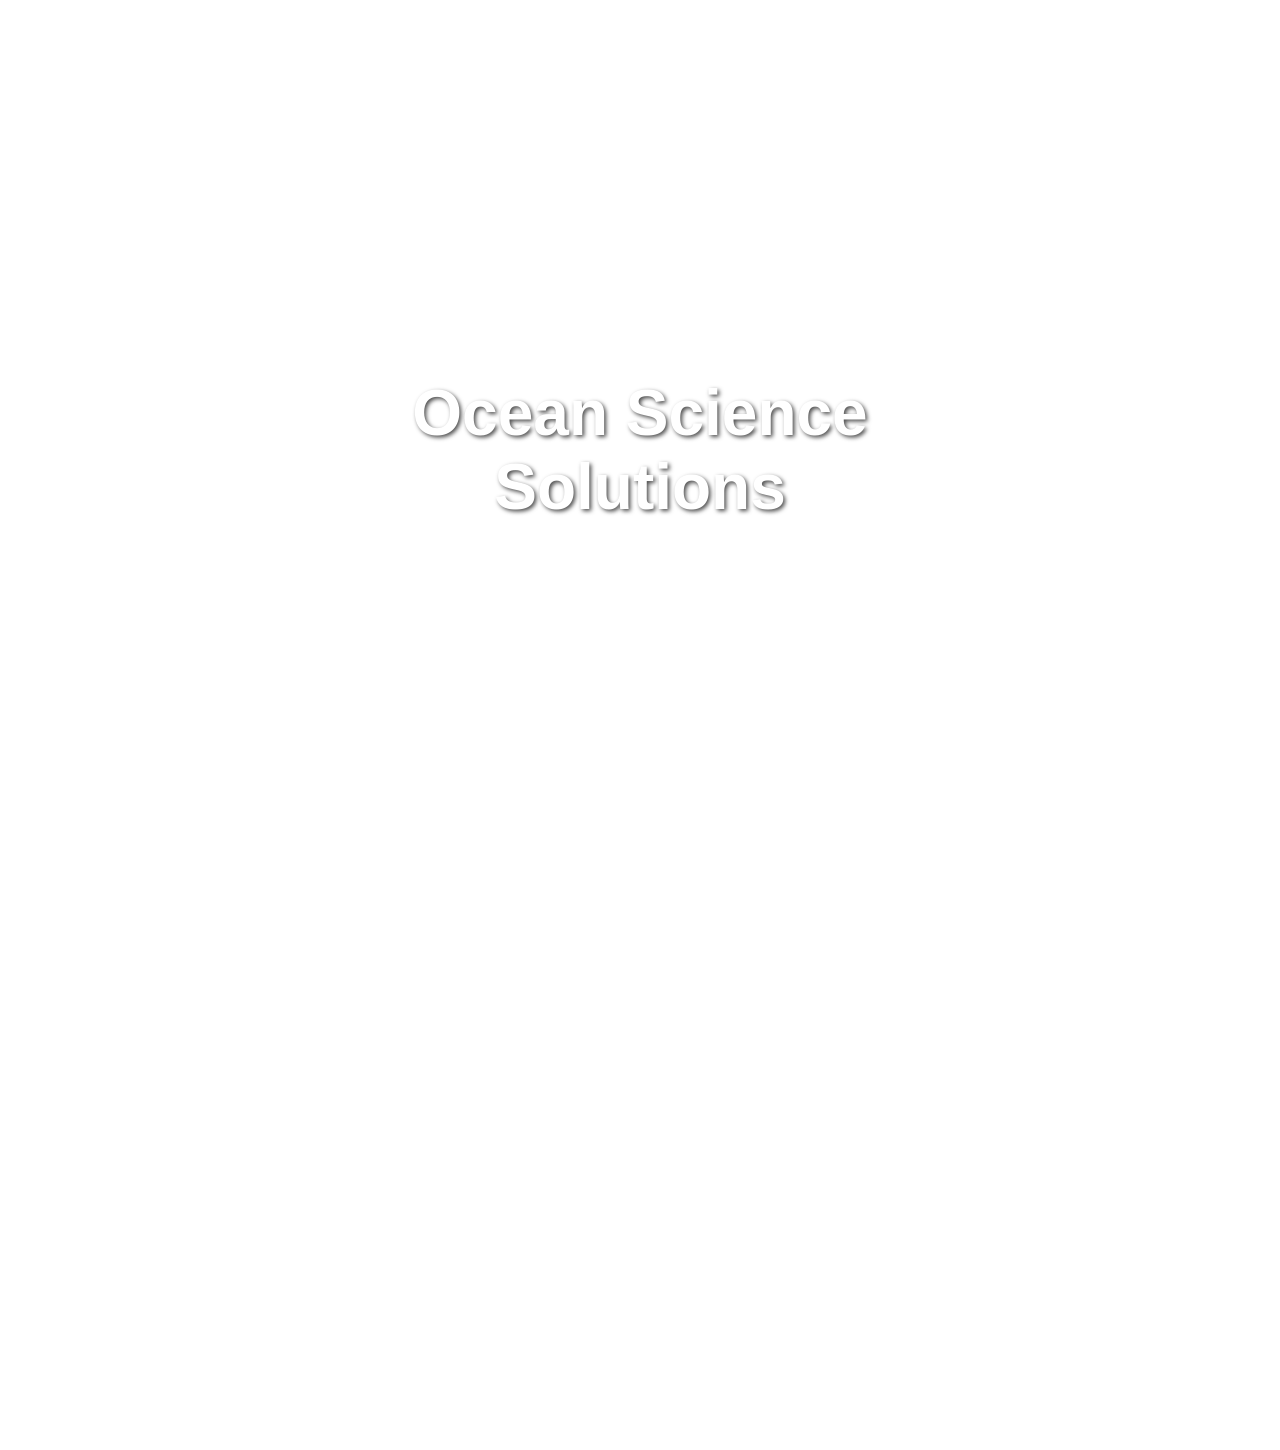
==== public/index.html @ 570aa050 "first commit-" ====
<!DOCTYPE html>
<html lang="en">
<head>
    <meta charset="UTF-8">
    <meta name="viewport" content="width=device-width, initial-scale=1.0">
    <title>Ocean Science Solutions</title>
    <link rel="stylesheet" href="assets/css/style.css">
</head>
<body>
    <!-- Video background container -->
    <div class="video-container">
        <video autoplay muted loop>
            <source src="assets/video/clip_1.mp4" type="video/mp4">
            Your browser does not support HTML5 video.
        </video>
    </div>

    <!-- Header Text Overlay -->
    <div class="overlay-text">
        <h1>Ocean Science Solutions</h1>
    </div>

    <!-- Content overlay on video -->
    <div class="content">
        <h1>Unlock the depths of your data</h1>
        <p>This is a single-page site with a parallax video background.</p>
        <p>Scroll down for more content.</p>
    </div>

    <!-- Additional content section to scroll over the video -->
    <div class="section">
        <h2>More Information</h2>
        <p>Here you can add additional information, services, or contact details.</p>
    </div>

</body>
</html>
---- public/assets/css/style.css ----
/* Reset body margins and paddings */
body, html {
    margin: 0;
    padding: 0;
    height: 100%;
    overflow-x: hidden;
    font-family: Arial, sans-serif;
}

/* Container to hold the video background */
.video-container {
    position: relative;
    height: 100vh;
    overflow: hidden;
    z-index: -1;
}

/* Styling the video for parallax effect */
.video-container video {
    position: absolute;
    top: 50%;
    left: 50%;
    min-width: 100%;
    min-height: 100%;
    width: auto;
    height: auto;
    transform: translate(-50%, -50%) scale(0.8); /* scale(1) shows full video */
    object-fit: contain; /* Avoids cropping */
    z-index: -1;
    opacity: 0.75; /* Optional, for a darker effect */
}


/* Content overlay */
.content {
    position: relative;
    z-index: 1;
    padding: 50px;
    color: #fff;
    text-align: center;
    background: rgba(0, 0, 0, 0.5);
}

/* Scrollable section with content */
.section {
    padding: 100px 20px;
    text-align: center;
    background-color: #f4f4f4;
    color: #333;
}

/* Fixed, centered overlay text */
.overlay-text {
    position: fixed;
    top: 50%;
    left: 50%;
    transform: translate(-50%, -50%);
    color: white;
    text-align: center;
    z-index: 1;
}

/* Header text style */
.overlay-text h1 {
    font-size: 4rem; /* Adjust for desired size */
    font-weight: bold;
    text-shadow: 2px 2px 4px rgba(0, 0, 0, 0.7);
    margin: 0;
}
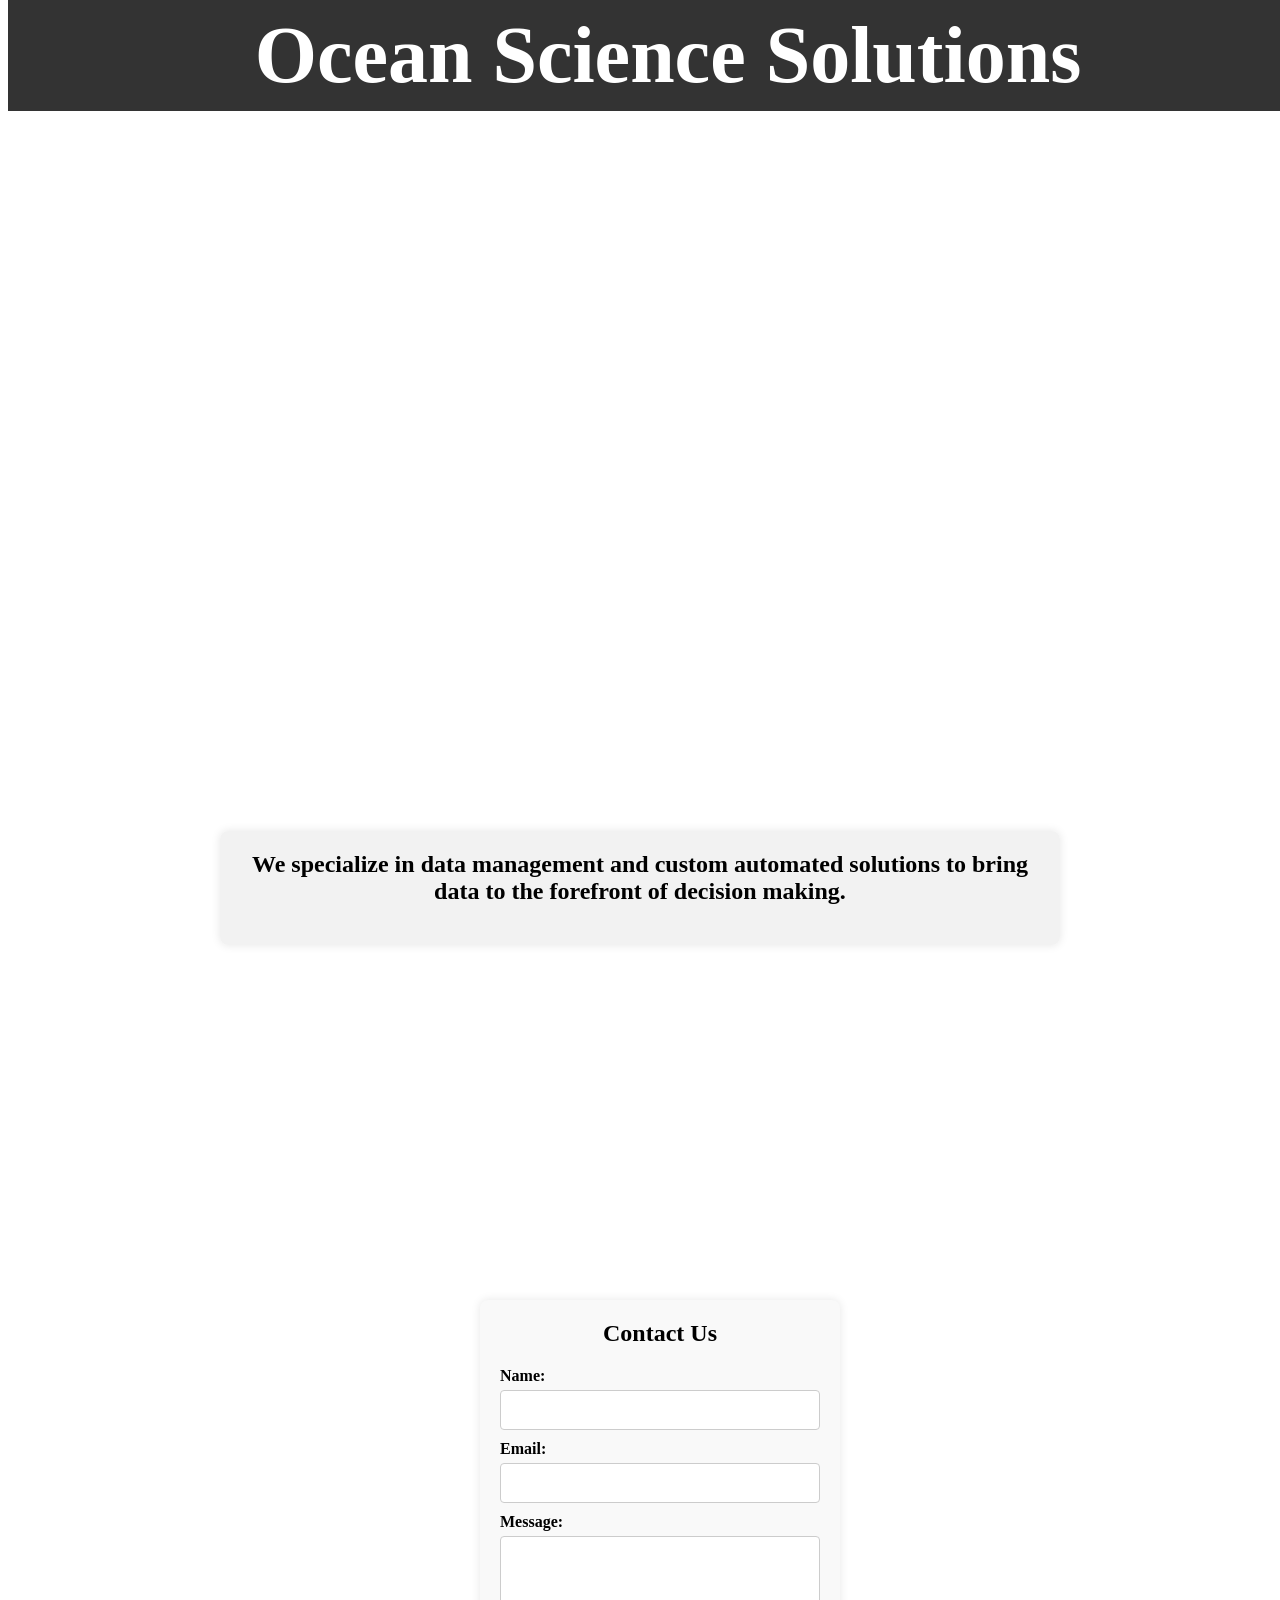
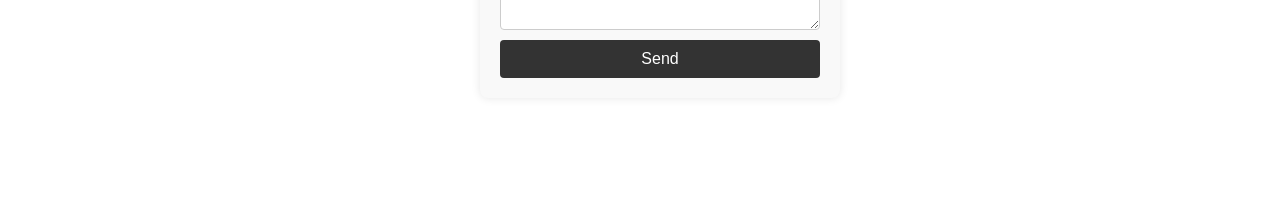
==== commit d0b6e822: "first commit" ====
--- a/public/index.html
+++ b/public/index.html
@@ -5,33 +5,62 @@
     <meta name="viewport" content="width=device-width, initial-scale=1.0">
     <title>Ocean Science Solutions</title>
     <link rel="stylesheet" href="assets/css/style.css">
+    <link rel="icon" href="assets/src/logo.png" type="image/png">
 </head>
 <body>
-    <!-- Video background container -->
+    <div class="top-bar">
+        <div class="company-name">Ocean Science Solutions</div>
+    </div>
+    
     <div class="video-container">
         <video autoplay muted loop>
-            <source src="assets/video/clip_1.mp4" type="video/mp4">
+            <source src="assets/video/clip.mp4" type="video/mp4">
             Your browser does not support HTML5 video.
         </video>
     </div>
 
-    <!-- Header Text Overlay -->
-    <div class="overlay-text">
-        <h1>Ocean Science Solutions</h1>
+    <div class="content">
+        <h1>Unlock the depths of your data</h1>
     </div>
 
-    <!-- Content overlay on video -->
-    <div class="content">
-        <h1>Unlock the depths of your data</h1>
-        <p>This is a single-page site with a parallax video background.</p>
-        <p>Scroll down for more content.</p>
+    <div class="section">
+        <h2>We specialize in data management and custom automated solutions to bring data to the forefront of decision making.</h2>
     </div>
+    
+    <div class="parallax">
+        <div class="email-box">
+            <h2>Contact Us</h2>
+            <form id="contact-form" action="https://formsubmit.co/info@oceanscientific.net" method="POST">
+                <label for="name">Name:</label>
+                <input type="text" id="name" name="name" required>
+                
+                <label for="email">Email:</label>
+                <input type="email" id="email" name="email" required>
+                
+                <label for="message">Message:</label>
+                <textarea id="message" name="message" rows="4" required></textarea>
+                
+                <button type="submit">Send</button>
+                
+            </form>
+        </div>
+    </div>
+    <script>
+        window.onload = function() {
+            // Get the form element
+            const form = document.getElementById("contact-form");
 
-    <!-- Additional content section to scroll over the video -->
-    <div class="section">
-        <h2>More Information</h2>
-        <p>Here you can add additional information, services, or contact details.</p>
-    </div>
-
+            form.addEventListener("submit", function(event) {
+                // Show a success alert before form is actually submitted
+                event.preventDefault();  // Prevent form from submitting immediately
+    
+                // Trigger success alert
+                alert("Thank you for your message! We will respond shortly.");
+    
+                // Now, submit the form after the alert
+                form.submit();  // Continue submitting the form to FormSubmit
+            });
+        };
+    </script>
 </body>
-</html>
+</html>
--- a/public/assets/css/style.css
+++ b/public/assets/css/style.css
@@ -1,69 +1,154 @@
-/* Reset body margins and paddings */
-body, html {
-    margin: 0;
-    padding: 0;
-    height: 100%;
-    overflow-x: hidden;
-    font-family: Arial, sans-serif;
+.company-name {
+    color: white;
+    font-size: 5em; /* Adjust font size as needed */
+    font-weight: bold;
+}
+/* Video container */
+.video-container {
+    position: relative;
+    width: 100%;
+    height: 100vh; /* Full viewport height */
+    overflow: hidden;
 }
 
-/* Container to hold the video background */
-.video-container {
-    position: relative;
-    height: 100vh;
-    overflow: hidden;
-    z-index: -1;
+.video-container video {
+    width: 100%;
+    height: 100%;
+    object-fit: cover; /* Ensure the video covers the entire container */
 }
 
-/* Styling the video for parallax effect */
-.video-container video {
+/* Content overlay on video */
+.content {
+    text-align: center; /* Center the text horizontally */
+    padding: 20px;
     position: absolute;
-    top: 50%;
+    top: 30%; /* Adjust this value to move the content up or down */
     left: 50%;
-    min-width: 100%;
-    min-height: 100%;
-    width: auto;
-    height: auto;
-    transform: translate(-50%, -50%) scale(0.8); /* scale(1) shows full video */
-    object-fit: contain; /* Avoids cropping */
-    z-index: -1;
-    opacity: 0.75; /* Optional, for a darker effect */
+    margin-top: 17em;
+    transform: translate(-50%, -50%); /* Center the content horizontally and vertically */
+    color: white;
+    width: 100%; /* Ensure the content spans the full width */
 }
 
-
-/* Content overlay */
-.content {
-    position: relative;
-    z-index: 1;
-    padding: 50px;
-    color: #fff;
-    text-align: center;
-    background: rgba(0, 0, 0, 0.5);
+.content h1 {
+    font-size: 4rem; /* Increase font size */
+    margin: 0;
 }
 
-/* Scrollable section with content */
-.section {
-    padding: 100px 20px;
-    text-align: center;
-    background-color: #f4f4f4;
-    color: #333;
+.content p {
+    font-size: 1.5rem; /* Adjust font size as needed */
 }
 
-/* Fixed, centered overlay text */
-.overlay-text {
-    position: fixed;
-    top: 50%;
+/* Additional content section */
+.section {
+    padding: 20px;
+    background-color: rgba(241, 241, 241, 0.9); /* Semi-transparent background */
+    border-radius: 8px;
+    box-shadow: 0 0 10px rgba(0, 0, 0, 0.1);
+    position: absolute; /* Position the section absolutely within the video container */
+    bottom: -5%;
     left: 50%;
-    transform: translate(-50%, -50%);
-    color: white;
-    text-align: center;
-    z-index: 1;
+    transform: translate(-50%, 0); /* Center the section horizontally */
+    z-index: 2; /* Ensure the section is above the video */
+    width: 80%; /* Adjust width as needed */
+    max-width: 800px; /* Set a maximum width */
+    text-align: center; /* Center the text horizontally */
 }
 
-/* Header text style */
-.overlay-text h1 {
-    font-size: 4rem; /* Adjust for desired size */
+.section h2 {
+    margin-top: 0;
+}
+
+/* Parallax background */
+.parallax {
+    background-image: url('/assets/images/trawler.jpg'); /* Replace with the path to your image */
+    height: 500px; /* Adjust height as needed */
+    background-attachment: fixed;
+    background-size: cover;
+    background-position: center;
+    min-height: 100vh;
+    position: relative; /* Ensure the email box is positioned relative to this */
+}
+
+/* Email box */
+.email-box {
+    padding: 20px;
+    background-color: #f9f9f9;
+    margin: 20px;
+    border-radius: 8px;
+    box-shadow: 0 0 10px rgba(0, 0, 0, 0.1);
+    position: absolute; /* Position the email box absolutely within the parallax */
+    bottom: 10%; /* Position the email box at the bottom of the parallax */
+    left: 50%;
+    max-width: 34em;
+    min-width: 20em;
+    transform: translate(-50%, 0); /* Center the email box horizontally */
+    z-index: 3; /* Ensure it sits on top of the background image */
+}
+
+.email-box h2 {
+    margin-top: 0;
+    margin-bottom: 20px;
+    font-size: 1.5rem;
+    text-align: center;
+}
+
+.email-box form {
+    display: flex;
+    flex-direction: column;
+}
+
+.email-box label {
+    margin-bottom: 5px;
     font-weight: bold;
-    text-shadow: 2px 2px 4px rgba(0, 0, 0, 0.7);
-    margin: 0;
-}+}
+
+.email-box input,
+.email-box textarea {
+    margin-bottom: 10px;
+    padding: 10px;
+    border: 1px solid #ccc;
+    border-radius: 4px;
+    font-size: 1rem;
+}
+
+.email-box button {
+    padding: 10px;
+    background-color: #333;
+    color: white;
+    border: none;
+    border-radius: 4px;
+    cursor: pointer;
+    font-size: 1rem;
+}
+
+.email-box button:hover {
+    background-color: #555;
+}
+
+/* Top bar */
+.top-bar {
+    position: fixed;
+    top: 0;
+    width: 100%;
+    background-color: #333;
+    color: white;
+    padding: 10px 20px;
+    z-index: 4; /* Ensure the top bar is above other elements */
+    text-align: center;
+}
+
+/* Media query for smaller screens */
+@media (max-width: 768px) {
+    .company-name {
+        font-size: 3em; /* Adjust font size for smaller screens */
+    }
+
+    .content h1 {
+        font-size: 2.5rem; /* Adjust font size for smaller screens */
+    }
+
+    .content p {
+        font-size: 1.2rem; /* Adjust font size for smaller screens */
+    }
+}
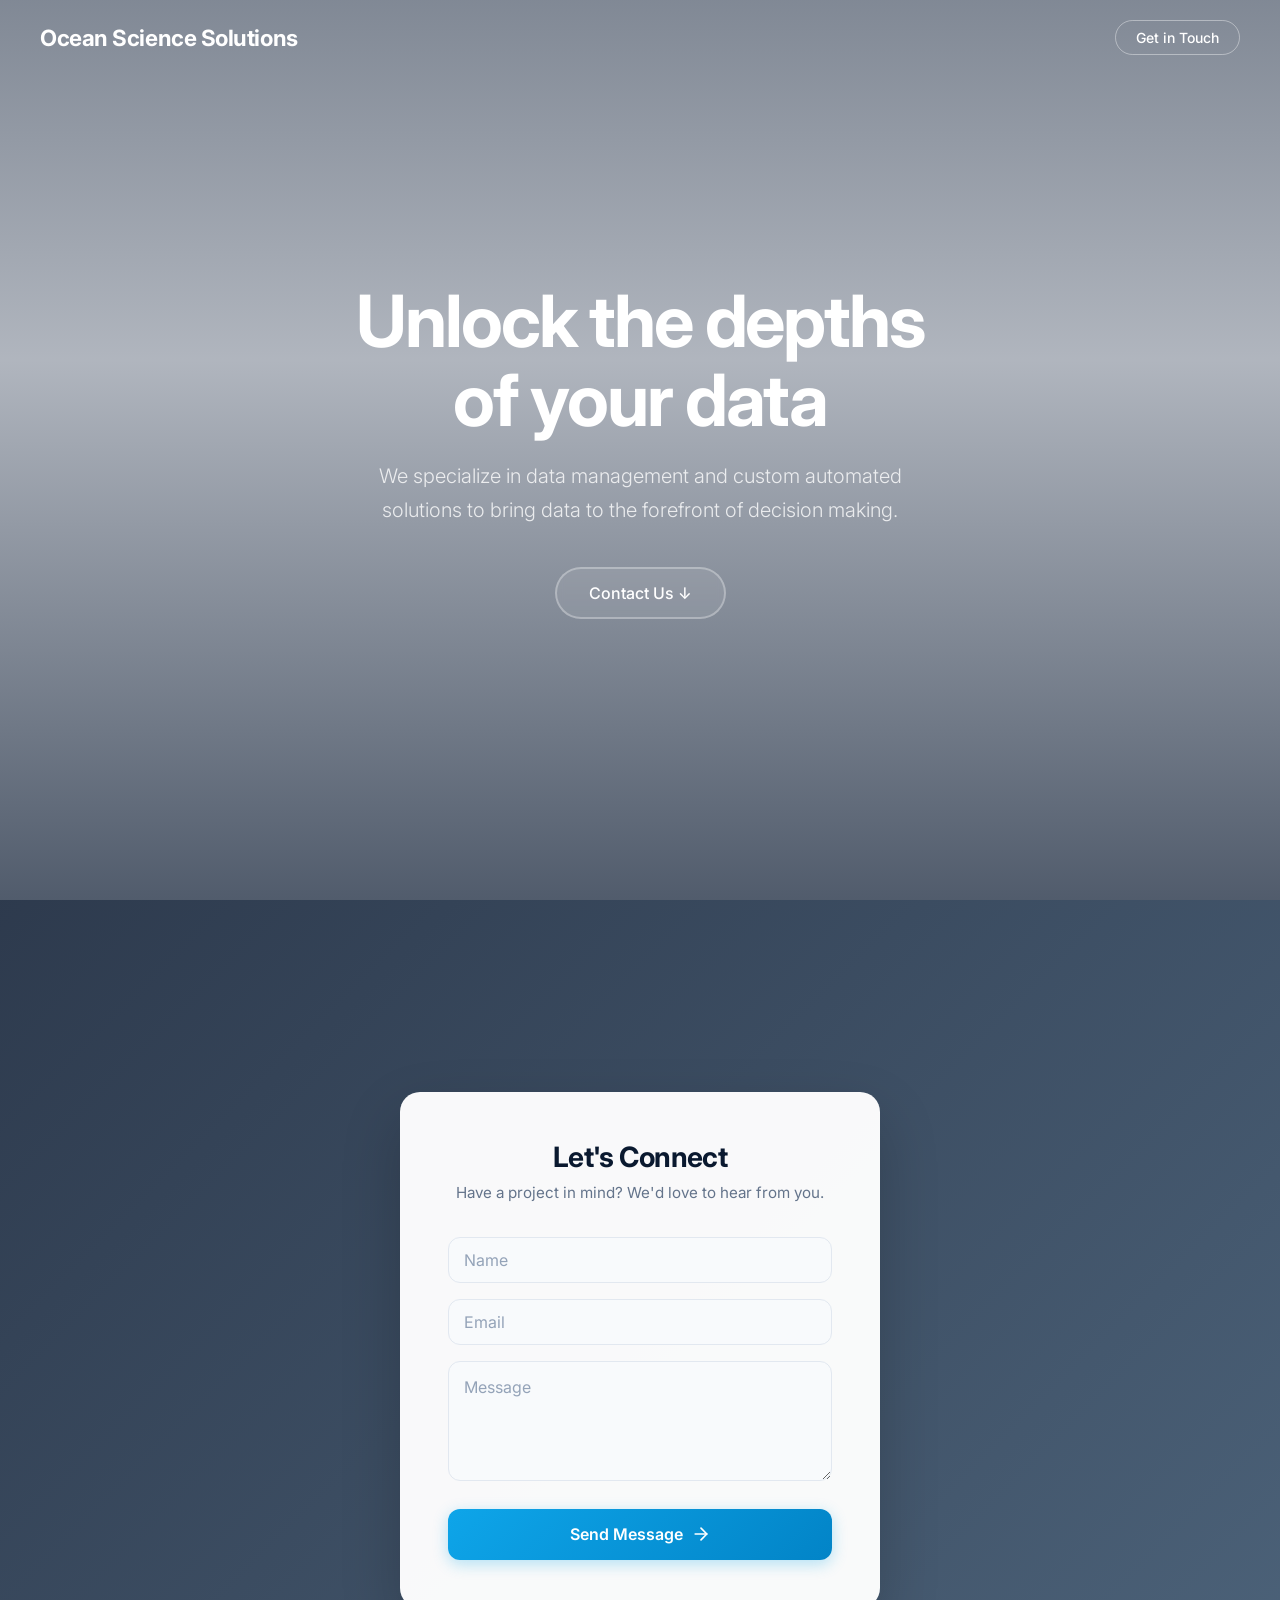
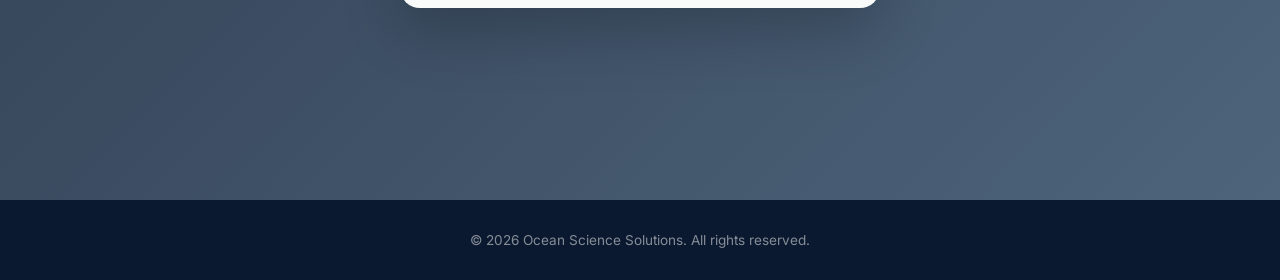
==== commit 2f2d6945: "modernize" ====
--- a/public/index.html
+++ b/public/index.html
@@ -6,61 +6,102 @@
     <title>Ocean Science Solutions</title>
     <link rel="stylesheet" href="assets/css/style.css">
     <link rel="icon" href="assets/src/logo.png" type="image/png">
+    <link rel="preconnect" href="https://fonts.googleapis.com">
+    <link rel="preconnect" href="https://fonts.gstatic.com" crossorigin>
+    <link href="https://fonts.googleapis.com/css2?family=Inter:wght@300;400;500;600;700&display=swap" rel="stylesheet">
 </head>
 <body>
-    <div class="top-bar">
-        <div class="company-name">Ocean Science Solutions</div>
-    </div>
-    
-    <div class="video-container">
-        <video autoplay muted loop>
-            <source src="assets/video/clip.mp4" type="video/mp4">
-            Your browser does not support HTML5 video.
-        </video>
-    </div>
+    <nav class="top-bar">
+        <div class="nav-inner">
+            <div class="company-name">Ocean Science Solutions</div>
+            <a href="#contact" class="nav-cta">Get in Touch</a>
+        </div>
+    </nav>
 
-    <div class="content">
-        <h1>Unlock the depths of your data</h1>
-    </div>
+    <section class="hero">
+        <div class="video-container">
+            <video autoplay muted loop playsinline>
+                <source src="assets/video/clip_compressed.mp4" type="video/mp4">
+                Your browser does not support HTML5 video.
+            </video>
+            <div class="video-overlay"></div>
+        </div>
 
-    <div class="section">
-        <h2>We specialize in data management and custom automated solutions to bring data to the forefront of decision making.</h2>
-    </div>
-    
-    <div class="parallax">
+        <div class="hero-content">
+            <h1 class="fade-up">Unlock the depths<br>of your data</h1>
+            <p class="fade-up delay-1">We specialize in data management and custom automated solutions to bring data to the forefront of decision making.</p>
+            <a href="#contact" class="hero-btn fade-up delay-2">Contact Us &darr;</a>
+        </div>
+    </section>
+
+    <section id="contact" class="parallax">
+        <div class="parallax-overlay"></div>
         <div class="email-box">
-            <h2>Contact Us</h2>
+            <h2>Let's Connect</h2>
+            <p class="form-subtitle">Have a project in mind? We'd love to hear from you.</p>
             <form id="contact-form" action="https://formsubmit.co/info@oceanscientific.net" method="POST">
-                <label for="name">Name:</label>
-                <input type="text" id="name" name="name" required>
-                
-                <label for="email">Email:</label>
-                <input type="email" id="email" name="email" required>
-                
-                <label for="message">Message:</label>
-                <textarea id="message" name="message" rows="4" required></textarea>
-                
-                <button type="submit">Send</button>
-                
+                <div class="form-group">
+                    <input type="text" id="name" name="name" placeholder=" " required>
+                    <label for="name">Name</label>
+                </div>
+
+                <div class="form-group">
+                    <input type="email" id="email" name="email" placeholder=" " required>
+                    <label for="email">Email</label>
+                </div>
+
+                <div class="form-group">
+                    <textarea id="message" name="message" rows="4" placeholder=" " required></textarea>
+                    <label for="message">Message</label>
+                </div>
+
+                <button type="submit">
+                    <span>Send Message</span>
+                    <svg width="20" height="20" viewBox="0 0 24 24" fill="none" stroke="currentColor" stroke-width="2" stroke-linecap="round" stroke-linejoin="round"><line x1="5" y1="12" x2="19" y2="12"/><polyline points="12 5 19 12 12 19"/></svg>
+                </button>
             </form>
         </div>
-    </div>
+    </section>
+
+    <footer class="site-footer">
+        <p>&copy; 2026 Ocean Science Solutions. All rights reserved.</p>
+    </footer>
+
     <script>
+        // Navbar background on scroll
+        const nav = document.querySelector('.top-bar');
+        window.addEventListener('scroll', () => {
+            nav.classList.toggle('scrolled', window.scrollY > 50);
+        });
+
+        // Fade-up animation on scroll
+        const observer = new IntersectionObserver((entries) => {
+            entries.forEach(entry => {
+                if (entry.isIntersecting) {
+                    entry.target.classList.add('visible');
+                }
+            });
+        }, { threshold: 0.1 });
+
+        document.querySelectorAll('.fade-up').forEach(el => observer.observe(el));
+
+        // Contact form
         window.onload = function() {
-            // Get the form element
             const form = document.getElementById("contact-form");
-
             form.addEventListener("submit", function(event) {
-                // Show a success alert before form is actually submitted
-                event.preventDefault();  // Prevent form from submitting immediately
-    
-                // Trigger success alert
+                event.preventDefault();
                 alert("Thank you for your message! We will respond shortly.");
-    
-                // Now, submit the form after the alert
-                form.submit();  // Continue submitting the form to FormSubmit
+                form.submit();
             });
         };
+
+        // Smooth scroll for anchor links
+        document.querySelectorAll('a[href^="#"]').forEach(anchor => {
+            anchor.addEventListener('click', function(e) {
+                e.preventDefault();
+                document.querySelector(this.getAttribute('href')).scrollIntoView({ behavior: 'smooth' });
+            });
+        });
     </script>
 </body>
 </html>
--- a/public/assets/css/style.css
+++ b/public/assets/css/style.css
@@ -1,154 +1,369 @@
+/* ========== Reset & Base ========== */
+*, *::before, *::after {
+    margin: 0;
+    padding: 0;
+    box-sizing: border-box;
+}
+
+html {
+    scroll-behavior: smooth;
+}
+
+body {
+    font-family: 'Inter', -apple-system, BlinkMacSystemFont, 'Segoe UI', sans-serif;
+    color: #1a1a2e;
+    background: #f8f9fc;
+    -webkit-font-smoothing: antialiased;
+}
+
+/* ========== Top Bar / Nav ========== */
+.top-bar {
+    position: fixed;
+    top: 0;
+    left: 0;
+    width: 100%;
+    z-index: 100;
+    padding: 1.25rem 2rem;
+    transition: background 0.4s ease, padding 0.3s ease, box-shadow 0.3s ease;
+}
+
+.top-bar.scrolled {
+    background: rgba(10, 25, 47, 0.92);
+    backdrop-filter: blur(12px);
+    -webkit-backdrop-filter: blur(12px);
+    padding: 0.75rem 2rem;
+    box-shadow: 0 4px 30px rgba(0, 0, 0, 0.15);
+}
+
+.nav-inner {
+    max-width: 1200px;
+    margin: 0 auto;
+    display: flex;
+    justify-content: space-between;
+    align-items: center;
+}
+
 .company-name {
     color: white;
-    font-size: 5em; /* Adjust font size as needed */
-    font-weight: bold;
-}
-/* Video container */
+    font-size: 1.4rem;
+    font-weight: 700;
+    letter-spacing: -0.02em;
+}
+
+.nav-cta {
+    color: white;
+    text-decoration: none;
+    font-size: 0.875rem;
+    font-weight: 500;
+    padding: 0.5rem 1.25rem;
+    border: 1.5px solid rgba(255, 255, 255, 0.4);
+    border-radius: 100px;
+    transition: all 0.3s ease;
+}
+
+.nav-cta:hover {
+    background: white;
+    color: #0a192f;
+    border-color: white;
+}
+
+/* ========== Hero Section ========== */
+.hero {
+    position: relative;
+    width: 100%;
+    height: 100vh;
+    min-height: 600px;
+    display: flex;
+    align-items: center;
+    justify-content: center;
+    overflow: hidden;
+}
+
 .video-container {
-    position: relative;
-    width: 100%;
-    height: 100vh; /* Full viewport height */
-    overflow: hidden;
+    position: absolute;
+    inset: 0;
+    z-index: 0;
 }
 
 .video-container video {
     width: 100%;
     height: 100%;
-    object-fit: cover; /* Ensure the video covers the entire container */
-}
-
-/* Content overlay on video */
-.content {
-    text-align: center; /* Center the text horizontally */
-    padding: 20px;
+    object-fit: cover;
+}
+
+.video-overlay {
     position: absolute;
-    top: 30%; /* Adjust this value to move the content up or down */
-    left: 50%;
-    margin-top: 17em;
-    transform: translate(-50%, -50%); /* Center the content horizontally and vertically */
-    color: white;
-    width: 100%; /* Ensure the content spans the full width */
-}
-
-.content h1 {
-    font-size: 4rem; /* Increase font size */
-    margin: 0;
-}
-
-.content p {
-    font-size: 1.5rem; /* Adjust font size as needed */
-}
-
-/* Additional content section */
-.section {
-    padding: 20px;
-    background-color: rgba(241, 241, 241, 0.9); /* Semi-transparent background */
-    border-radius: 8px;
-    box-shadow: 0 0 10px rgba(0, 0, 0, 0.1);
-    position: absolute; /* Position the section absolutely within the video container */
-    bottom: -5%;
-    left: 50%;
-    transform: translate(-50%, 0); /* Center the section horizontally */
-    z-index: 2; /* Ensure the section is above the video */
-    width: 80%; /* Adjust width as needed */
-    max-width: 800px; /* Set a maximum width */
-    text-align: center; /* Center the text horizontally */
-}
-
-.section h2 {
-    margin-top: 0;
-}
-
-/* Parallax background */
+    inset: 0;
+    background: linear-gradient(
+        180deg,
+        rgba(10, 25, 47, 0.5) 0%,
+        rgba(10, 25, 47, 0.3) 40%,
+        rgba(10, 25, 47, 0.7) 100%
+    );
+}
+
+.hero-content {
+    position: relative;
+    z-index: 2;
+    text-align: center;
+    max-width: 800px;
+    padding: 0 2rem;
+}
+
+.hero-content h1 {
+    font-size: clamp(2.5rem, 6vw, 4.5rem);
+    font-weight: 700;
+    color: white;
+    line-height: 1.1;
+    letter-spacing: -0.03em;
+    margin-bottom: 1.25rem;
+}
+
+.hero-content p {
+    font-size: clamp(1rem, 2vw, 1.25rem);
+    color: rgba(255, 255, 255, 0.8);
+    line-height: 1.7;
+    max-width: 600px;
+    margin: 0 auto 2.5rem;
+    font-weight: 300;
+}
+
+.hero-btn {
+    display: inline-flex;
+    align-items: center;
+    gap: 0.5rem;
+    color: white;
+    text-decoration: none;
+    font-weight: 500;
+    font-size: 1rem;
+    padding: 0.875rem 2rem;
+    border: 2px solid rgba(255, 255, 255, 0.3);
+    border-radius: 100px;
+    transition: all 0.3s ease;
+    backdrop-filter: blur(4px);
+    background: rgba(255, 255, 255, 0.08);
+}
+
+.hero-btn:hover {
+    background: white;
+    color: #0a192f;
+    border-color: white;
+    transform: translateY(-2px);
+    box-shadow: 0 8px 30px rgba(0, 0, 0, 0.2);
+}
+
+/* ========== Fade-Up Animation ========== */
+.fade-up {
+    opacity: 0;
+    transform: translateY(30px);
+    transition: opacity 0.8s ease, transform 0.8s ease;
+}
+
+.fade-up.visible {
+    opacity: 1;
+    transform: translateY(0);
+}
+
+.fade-up.delay-1 { transition-delay: 0.15s; }
+.fade-up.delay-2 { transition-delay: 0.3s; }
+
+/* ========== Parallax / Contact Section ========== */
 .parallax {
-    background-image: url('/assets/images/trawler.jpg'); /* Replace with the path to your image */
-    height: 500px; /* Adjust height as needed */
+    position: relative;
+    min-height: 100vh;
+    display: flex;
+    align-items: center;
+    justify-content: center;
+    padding: 6rem 2rem;
+    background-image: url('../images/trawler_compressed.jpg');
     background-attachment: fixed;
     background-size: cover;
     background-position: center;
-    min-height: 100vh;
-    position: relative; /* Ensure the email box is positioned relative to this */
-}
-
-/* Email box */
+}
+
+.parallax-overlay {
+    position: absolute;
+    inset: 0;
+    background: linear-gradient(
+        135deg,
+        rgba(10, 25, 47, 0.85) 0%,
+        rgba(20, 50, 80, 0.75) 100%
+    );
+}
+
+/* ========== Contact Form ========== */
 .email-box {
-    padding: 20px;
-    background-color: #f9f9f9;
-    margin: 20px;
-    border-radius: 8px;
-    box-shadow: 0 0 10px rgba(0, 0, 0, 0.1);
-    position: absolute; /* Position the email box absolutely within the parallax */
-    bottom: 10%; /* Position the email box at the bottom of the parallax */
-    left: 50%;
-    max-width: 34em;
-    min-width: 20em;
-    transform: translate(-50%, 0); /* Center the email box horizontally */
-    z-index: 3; /* Ensure it sits on top of the background image */
+    position: relative;
+    z-index: 3;
+    width: 100%;
+    max-width: 480px;
+    padding: 3rem;
+    background: rgba(255, 255, 255, 0.97);
+    border-radius: 20px;
+    box-shadow: 0 25px 60px rgba(0, 0, 0, 0.2);
 }
 
 .email-box h2 {
-    margin-top: 0;
-    margin-bottom: 20px;
-    font-size: 1.5rem;
+    font-size: 1.75rem;
+    font-weight: 700;
     text-align: center;
+    margin-bottom: 0.5rem;
+    color: #0a192f;
+    letter-spacing: -0.02em;
+}
+
+.form-subtitle {
+    text-align: center;
+    color: #64748b;
+    font-size: 0.95rem;
+    margin-bottom: 2rem;
+    line-height: 1.5;
 }
 
 .email-box form {
     display: flex;
     flex-direction: column;
-}
-
-.email-box label {
-    margin-bottom: 5px;
-    font-weight: bold;
-}
-
-.email-box input,
-.email-box textarea {
-    margin-bottom: 10px;
-    padding: 10px;
-    border: 1px solid #ccc;
-    border-radius: 4px;
+    gap: 0.25rem;
+}
+
+/* Floating label form groups */
+.form-group {
+    position: relative;
+    margin-bottom: 0.75rem;
+}
+
+.form-group input,
+.form-group textarea {
+    width: 100%;
+    padding: 1rem 1rem 0.5rem;
+    border: 1.5px solid #e2e8f0;
+    border-radius: 12px;
     font-size: 1rem;
+    font-family: inherit;
+    background: #f8fafc;
+    color: #1a1a2e;
+    transition: border-color 0.3s ease, box-shadow 0.3s ease, background 0.3s ease;
+    outline: none;
+}
+
+.form-group textarea {
+    resize: vertical;
+    min-height: 120px;
+}
+
+.form-group input:focus,
+.form-group textarea:focus {
+    border-color: #0ea5e9;
+    box-shadow: 0 0 0 3px rgba(14, 165, 233, 0.1);
+    background: white;
+}
+
+.form-group label {
+    position: absolute;
+    left: 1rem;
+    top: 50%;
+    transform: translateY(-50%);
+    font-size: 1rem;
+    color: #94a3b8;
+    pointer-events: none;
+    transition: all 0.2s ease;
+}
+
+.form-group textarea ~ label {
+    top: 1rem;
+    transform: none;
+}
+
+.form-group input:focus ~ label,
+.form-group input:not(:placeholder-shown) ~ label,
+.form-group textarea:focus ~ label,
+.form-group textarea:not(:placeholder-shown) ~ label {
+    top: 0.35rem;
+    transform: none;
+    font-size: 0.75rem;
+    color: #0ea5e9;
+    font-weight: 500;
 }
 
 .email-box button {
-    padding: 10px;
-    background-color: #333;
+    display: inline-flex;
+    align-items: center;
+    justify-content: center;
+    gap: 0.5rem;
+    width: 100%;
+    padding: 0.95rem;
+    margin-top: 0.5rem;
+    background: linear-gradient(135deg, #0ea5e9, #0284c7);
     color: white;
     border: none;
-    border-radius: 4px;
+    border-radius: 12px;
     cursor: pointer;
     font-size: 1rem;
+    font-weight: 600;
+    font-family: inherit;
+    transition: all 0.3s ease;
+    box-shadow: 0 4px 15px rgba(14, 165, 233, 0.3);
 }
 
 .email-box button:hover {
-    background-color: #555;
-}
-
-/* Top bar */
-.top-bar {
-    position: fixed;
-    top: 0;
-    width: 100%;
-    background-color: #333;
-    color: white;
-    padding: 10px 20px;
-    z-index: 4; /* Ensure the top bar is above other elements */
+    background: linear-gradient(135deg, #0284c7, #0369a1);
+    transform: translateY(-2px);
+    box-shadow: 0 8px 25px rgba(14, 165, 233, 0.4);
+}
+
+.email-box button:active {
+    transform: translateY(0);
+}
+
+/* ========== Footer ========== */
+.site-footer {
     text-align: center;
-}
-
-/* Media query for smaller screens */
+    padding: 2rem;
+    background: #0a192f;
+    color: rgba(255, 255, 255, 0.5);
+    font-size: 0.85rem;
+}
+
+/* ========== Responsive ========== */
 @media (max-width: 768px) {
     .company-name {
-        font-size: 3em; /* Adjust font size for smaller screens */
-    }
-
-    .content h1 {
-        font-size: 2.5rem; /* Adjust font size for smaller screens */
-    }
-
-    .content p {
-        font-size: 1.2rem; /* Adjust font size for smaller screens */
-    }
-}
+        font-size: 1.1rem;
+    }
+
+    .hero-content h1 {
+        font-size: 2.25rem;
+    }
+
+    .hero-content p {
+        font-size: 1rem;
+    }
+
+    .email-box {
+        padding: 2rem 1.5rem;
+        border-radius: 16px;
+    }
+
+    .parallax {
+        background-attachment: scroll;
+        padding: 4rem 1rem;
+    }
+
+    .nav-cta {
+        padding: 0.4rem 1rem;
+        font-size: 0.8rem;
+    }
+}
+
+@media (max-width: 480px) {
+    .top-bar {
+        padding: 1rem;
+    }
+
+    .hero-content h1 {
+        font-size: 1.85rem;
+    }
+
+    .email-box {
+        padding: 1.75rem 1.25rem;
+    }
+}
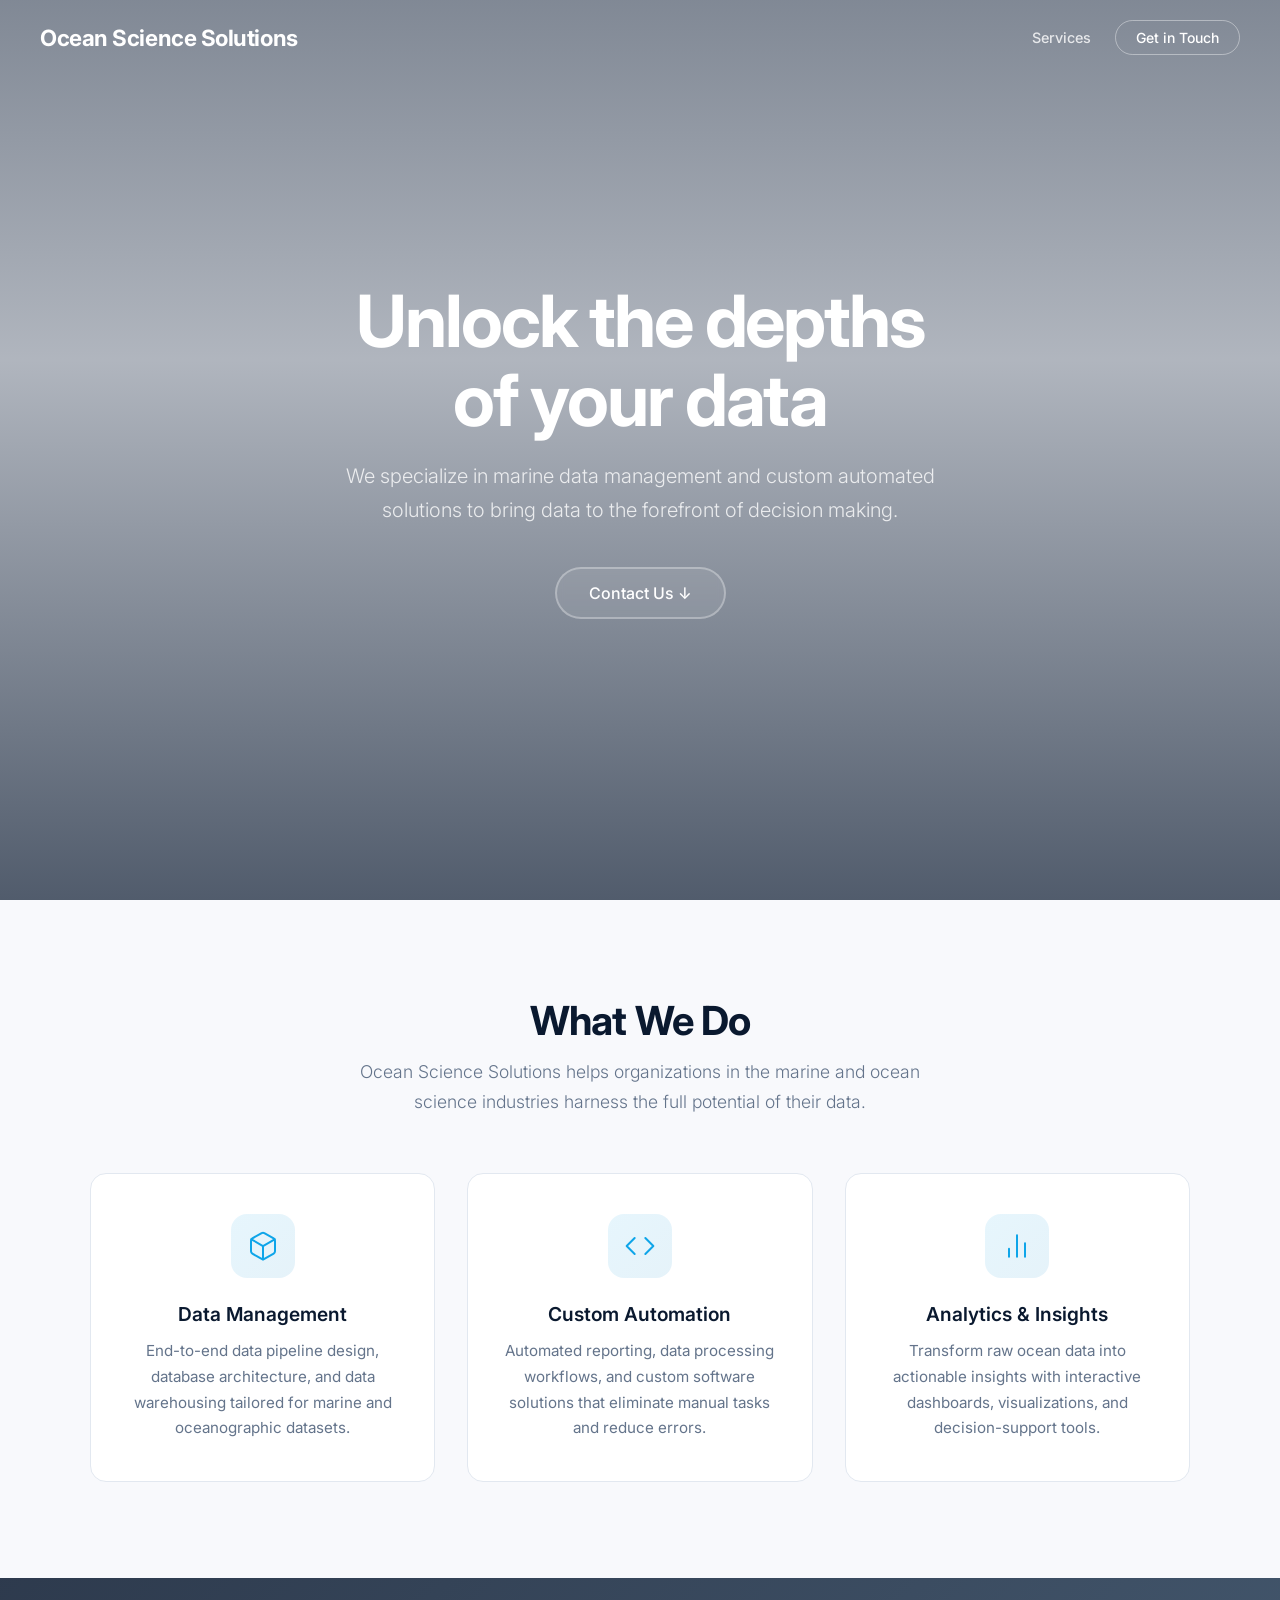
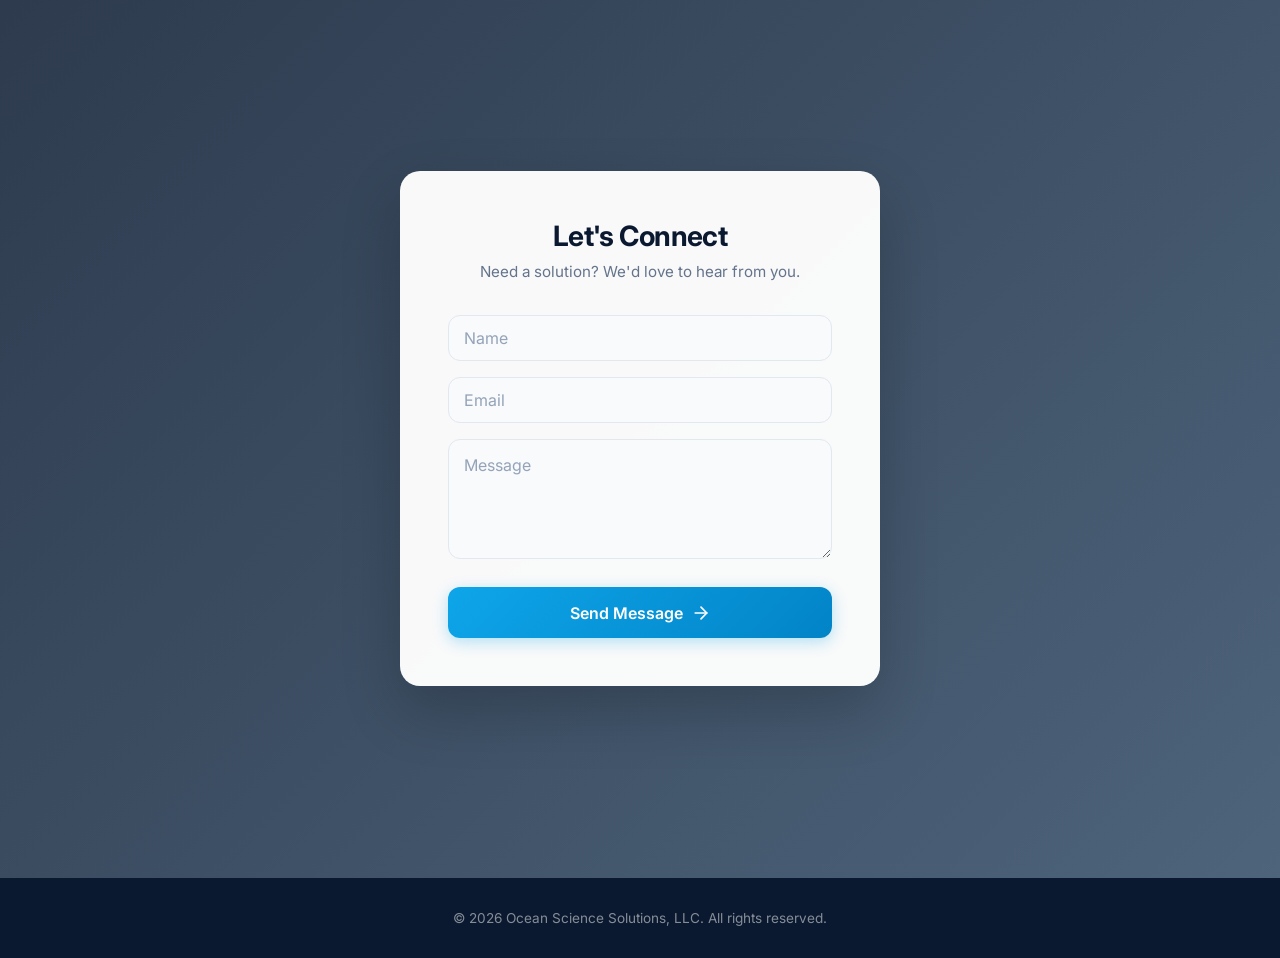
==== commit fa6e464e: "add SOE for googles" ====
--- a/public/index.html
+++ b/public/index.html
@@ -3,42 +3,112 @@
 <head>
     <meta charset="UTF-8">
     <meta name="viewport" content="width=device-width, initial-scale=1.0">
-    <title>Ocean Science Solutions</title>
+    <title>Ocean Science Solutions | Marine Data Management & Automated Solutions</title>
+    <meta name="description" content="Ocean Science Solutions specializes in marine data management and custom automated solutions for the ocean science industry. Contact us to unlock the power of your data.">
+    <meta name="keywords" content="ocean science, marine data management, automated data solutions, oceanographic data, fisheries data, marine technology, ocean analytics">
+    <meta name="author" content="Ocean Science Solutions, LLC">
+    <link rel="canonical" href="https://oceanscientific.net/">
+
+    <!-- Open Graph / Facebook -->
+    <meta property="og:type" content="website">
+    <meta property="og:url" content="https://oceanscientific.net/">
+    <meta property="og:title" content="Ocean Science Solutions | Marine Data Management & Automated Solutions">
+    <meta property="og:description" content="We specialize in data management and custom automated solutions to bring data to the forefront of decision making in ocean science.">
+    <meta property="og:image" content="https://oceanscientific.net/assets/images/trawler_compressed.jpg">
+    <meta property="og:site_name" content="Ocean Science Solutions">
+
+    <!-- Twitter Card -->
+    <meta name="twitter:card" content="summary_large_image">
+    <meta name="twitter:title" content="Ocean Science Solutions | Marine Data Management & Automated Solutions">
+    <meta name="twitter:description" content="We specialize in data management and custom automated solutions to bring data to the forefront of decision making in ocean science.">
+    <meta name="twitter:image" content="https://oceanscientific.net/assets/images/trawler_compressed.jpg">
+
     <link rel="stylesheet" href="assets/css/style.css">
     <link rel="icon" href="assets/src/logo.png" type="image/png">
     <link rel="preconnect" href="https://fonts.googleapis.com">
     <link rel="preconnect" href="https://fonts.gstatic.com" crossorigin>
     <link href="https://fonts.googleapis.com/css2?family=Inter:wght@300;400;500;600;700&display=swap" rel="stylesheet">
+
+    <!-- Structured Data: Local Business -->
+    <script type="application/ld+json">
+    {
+        "@context": "https://schema.org",
+        "@type": "ProfessionalService",
+        "name": "Ocean Science Solutions, LLC",
+        "url": "https://oceanscientific.net",
+        "description": "Ocean Science Solutions specializes in marine data management and custom automated solutions for the ocean science industry.",
+        "email": "info@oceanscientific.net",
+        "sameAs": [],
+        "serviceType": ["Data Management", "Automated Data Solutions", "Marine Technology Consulting"],
+        "areaServed": "Worldwide"
+    }
+    </script>
 </head>
 <body>
-    <nav class="top-bar">
-        <div class="nav-inner">
-            <div class="company-name">Ocean Science Solutions</div>
-            <a href="#contact" class="nav-cta">Get in Touch</a>
-        </div>
-    </nav>
+    <header>
+        <nav class="top-bar" aria-label="Main navigation">
+            <div class="nav-inner">
+                <a href="/" class="company-name" aria-label="Ocean Science Solutions - Home">Ocean Science Solutions</a>
+                <div class="nav-links">
+                    <a href="#services" class="nav-link">Services</a>
+                    <a href="#contact" class="nav-cta">Get in Touch</a>
+                </div>
+            </div>
+        </nav>
+    </header>
 
-    <section class="hero">
-        <div class="video-container">
-            <video autoplay muted loop playsinline>
-                <source src="assets/video/clip_compressed.mp4" type="video/mp4">
-                Your browser does not support HTML5 video.
-            </video>
-            <div class="video-overlay"></div>
-        </div>
+    <main>
+        <section class="hero" aria-label="Introduction">
+            <div class="video-container">
+                <video autoplay muted loop playsinline aria-hidden="true">
+                    <source src="assets/video/clip_compressed.mp4" type="video/mp4">
+                    Your browser does not support HTML5 video.
+                </video>
+                <div class="video-overlay"></div>
+            </div>
 
-        <div class="hero-content">
-            <h1 class="fade-up">Unlock the depths<br>of your data</h1>
-            <p class="fade-up delay-1">We specialize in data management and custom automated solutions to bring data to the forefront of decision making.</p>
-            <a href="#contact" class="hero-btn fade-up delay-2">Contact Us &darr;</a>
-        </div>
-    </section>
+            <div class="hero-content">
+                <h1 class="fade-up">Unlock the depths<br>of your data</h1>
+                <p class="fade-up delay-1">We specialize in marine data management and custom automated solutions to bring data to the forefront of decision making.</p>
+                <a href="#contact" class="hero-btn fade-up delay-2">Contact Us &darr;</a>
+            </div>
+        </section>
 
-    <section id="contact" class="parallax">
+        <section id="services" class="services-section" aria-label="Our Services">
+            <div class="services-inner">
+                <h2 class="section-title fade-up">What We Do</h2>
+                <p class="section-subtitle fade-up delay-1">Ocean Science Solutions helps organizations in the marine and ocean science industries harness the full potential of their data.</p>
+                <div class="services-grid">
+                    <div class="service-card fade-up">
+                        <div class="service-icon">
+                            <svg width="32" height="32" viewBox="0 0 24 24" fill="none" stroke="currentColor" stroke-width="1.5" stroke-linecap="round" stroke-linejoin="round"><path d="M21 16V8a2 2 0 0 0-1-1.73l-7-4a2 2 0 0 0-2 0l-7 4A2 2 0 0 0 3 8v8a2 2 0 0 0 1 1.73l7 4a2 2 0 0 0 2 0l7-4A2 2 0 0 0 21 16z"/><polyline points="3.27 6.96 12 12.01 20.73 6.96"/><line x1="12" y1="22.08" x2="12" y2="12"/></svg>
+                        </div>
+                        <h3>Data Management</h3>
+                        <p>End-to-end data pipeline design, database architecture, and data warehousing tailored for marine and oceanographic datasets.</p>
+                    </div>
+                    <div class="service-card fade-up delay-1">
+                        <div class="service-icon">
+                            <svg width="32" height="32" viewBox="0 0 24 24" fill="none" stroke="currentColor" stroke-width="1.5" stroke-linecap="round" stroke-linejoin="round"><polyline points="16 18 22 12 16 6"/><polyline points="8 6 2 12 8 18"/></svg>
+                        </div>
+                        <h3>Custom Automation</h3>
+                        <p>Automated reporting, data processing workflows, and custom software solutions that eliminate manual tasks and reduce errors.</p>
+                    </div>
+                    <div class="service-card fade-up delay-2">
+                        <div class="service-icon">
+                            <svg width="32" height="32" viewBox="0 0 24 24" fill="none" stroke="currentColor" stroke-width="1.5" stroke-linecap="round" stroke-linejoin="round"><line x1="18" y1="20" x2="18" y2="10"/><line x1="12" y1="20" x2="12" y2="4"/><line x1="6" y1="20" x2="6" y2="14"/></svg>
+                        </div>
+                        <h3>Analytics &amp; Insights</h3>
+                        <p>Transform raw ocean data into actionable insights with interactive dashboards, visualizations, and decision-support tools.</p>
+                    </div>
+                </div>
+            </div>
+        </section>
+
+        <section id="contact" class="parallax" aria-label="Contact Us">
         <div class="parallax-overlay"></div>
         <div class="email-box">
             <h2>Let's Connect</h2>
-            <p class="form-subtitle">Have a project in mind? We'd love to hear from you.</p>
+            <p class="form-subtitle">Need a solution? We'd love to hear from you.</p>
             <form id="contact-form" action="https://formsubmit.co/info@oceanscientific.net" method="POST">
                 <div class="form-group">
                     <input type="text" id="name" name="name" placeholder=" " required>
@@ -62,9 +132,10 @@
             </form>
         </div>
     </section>
+    </main>
 
     <footer class="site-footer">
-        <p>&copy; 2026 Ocean Science Solutions. All rights reserved.</p>
+        <p>&copy; 2026 Ocean Science Solutions, LLC. All rights reserved.</p>
     </footer>
 
     <script>
--- a/public/assets/css/style.css
+++ b/public/assets/css/style.css
@@ -45,6 +45,7 @@
 
 .company-name {
     color: white;
+    text-decoration: none;
     font-size: 1.4rem;
     font-weight: 700;
     letter-spacing: -0.02em;
@@ -65,6 +66,24 @@
     background: white;
     color: #0a192f;
     border-color: white;
+}
+
+.nav-links {
+    display: flex;
+    align-items: center;
+    gap: 1.5rem;
+}
+
+.nav-link {
+    color: rgba(255, 255, 255, 0.8);
+    text-decoration: none;
+    font-size: 0.9rem;
+    font-weight: 500;
+    transition: color 0.3s ease;
+}
+
+.nav-link:hover {
+    color: white;
 }
 
 /* ========== Hero Section ========== */
@@ -167,6 +186,80 @@
 .fade-up.delay-1 { transition-delay: 0.15s; }
 .fade-up.delay-2 { transition-delay: 0.3s; }
 
+/* ========== Services Section ========== */
+.services-section {
+    padding: 6rem 2rem;
+    background: #f8f9fc;
+}
+
+.services-inner {
+    max-width: 1100px;
+    margin: 0 auto;
+    text-align: center;
+}
+
+.section-title {
+    font-size: clamp(1.75rem, 4vw, 2.5rem);
+    font-weight: 700;
+    color: #0a192f;
+    letter-spacing: -0.02em;
+    margin-bottom: 0.75rem;
+}
+
+.section-subtitle {
+    font-size: 1.1rem;
+    color: #64748b;
+    max-width: 600px;
+    margin: 0 auto 3.5rem;
+    line-height: 1.7;
+    font-weight: 300;
+}
+
+.services-grid {
+    display: grid;
+    grid-template-columns: repeat(auto-fit, minmax(280px, 1fr));
+    gap: 2rem;
+}
+
+.service-card {
+    background: white;
+    padding: 2.5rem 2rem;
+    border-radius: 16px;
+    text-align: center;
+    border: 1px solid #e2e8f0;
+    transition: transform 0.3s ease, box-shadow 0.3s ease;
+}
+
+.service-card:hover {
+    transform: translateY(-4px);
+    box-shadow: 0 12px 40px rgba(0, 0, 0, 0.08);
+}
+
+.service-icon {
+    display: inline-flex;
+    align-items: center;
+    justify-content: center;
+    width: 64px;
+    height: 64px;
+    background: linear-gradient(135deg, rgba(14, 165, 233, 0.1), rgba(2, 132, 199, 0.1));
+    border-radius: 16px;
+    margin-bottom: 1.5rem;
+    color: #0ea5e9;
+}
+
+.service-card h3 {
+    font-size: 1.2rem;
+    font-weight: 600;
+    color: #0a192f;
+    margin-bottom: 0.75rem;
+}
+
+.service-card p {
+    font-size: 0.95rem;
+    color: #64748b;
+    line-height: 1.7;
+}
+
 /* ========== Parallax / Contact Section ========== */
 .parallax {
     position: relative;
@@ -352,6 +445,23 @@
         padding: 0.4rem 1rem;
         font-size: 0.8rem;
     }
+
+    .nav-link {
+        font-size: 0.8rem;
+    }
+
+    .nav-links {
+        gap: 1rem;
+    }
+
+    .services-section {
+        padding: 4rem 1.5rem;
+    }
+
+    .services-grid {
+        grid-template-columns: 1fr;
+        gap: 1.5rem;
+    }
 }
 
 @media (max-width: 480px) {
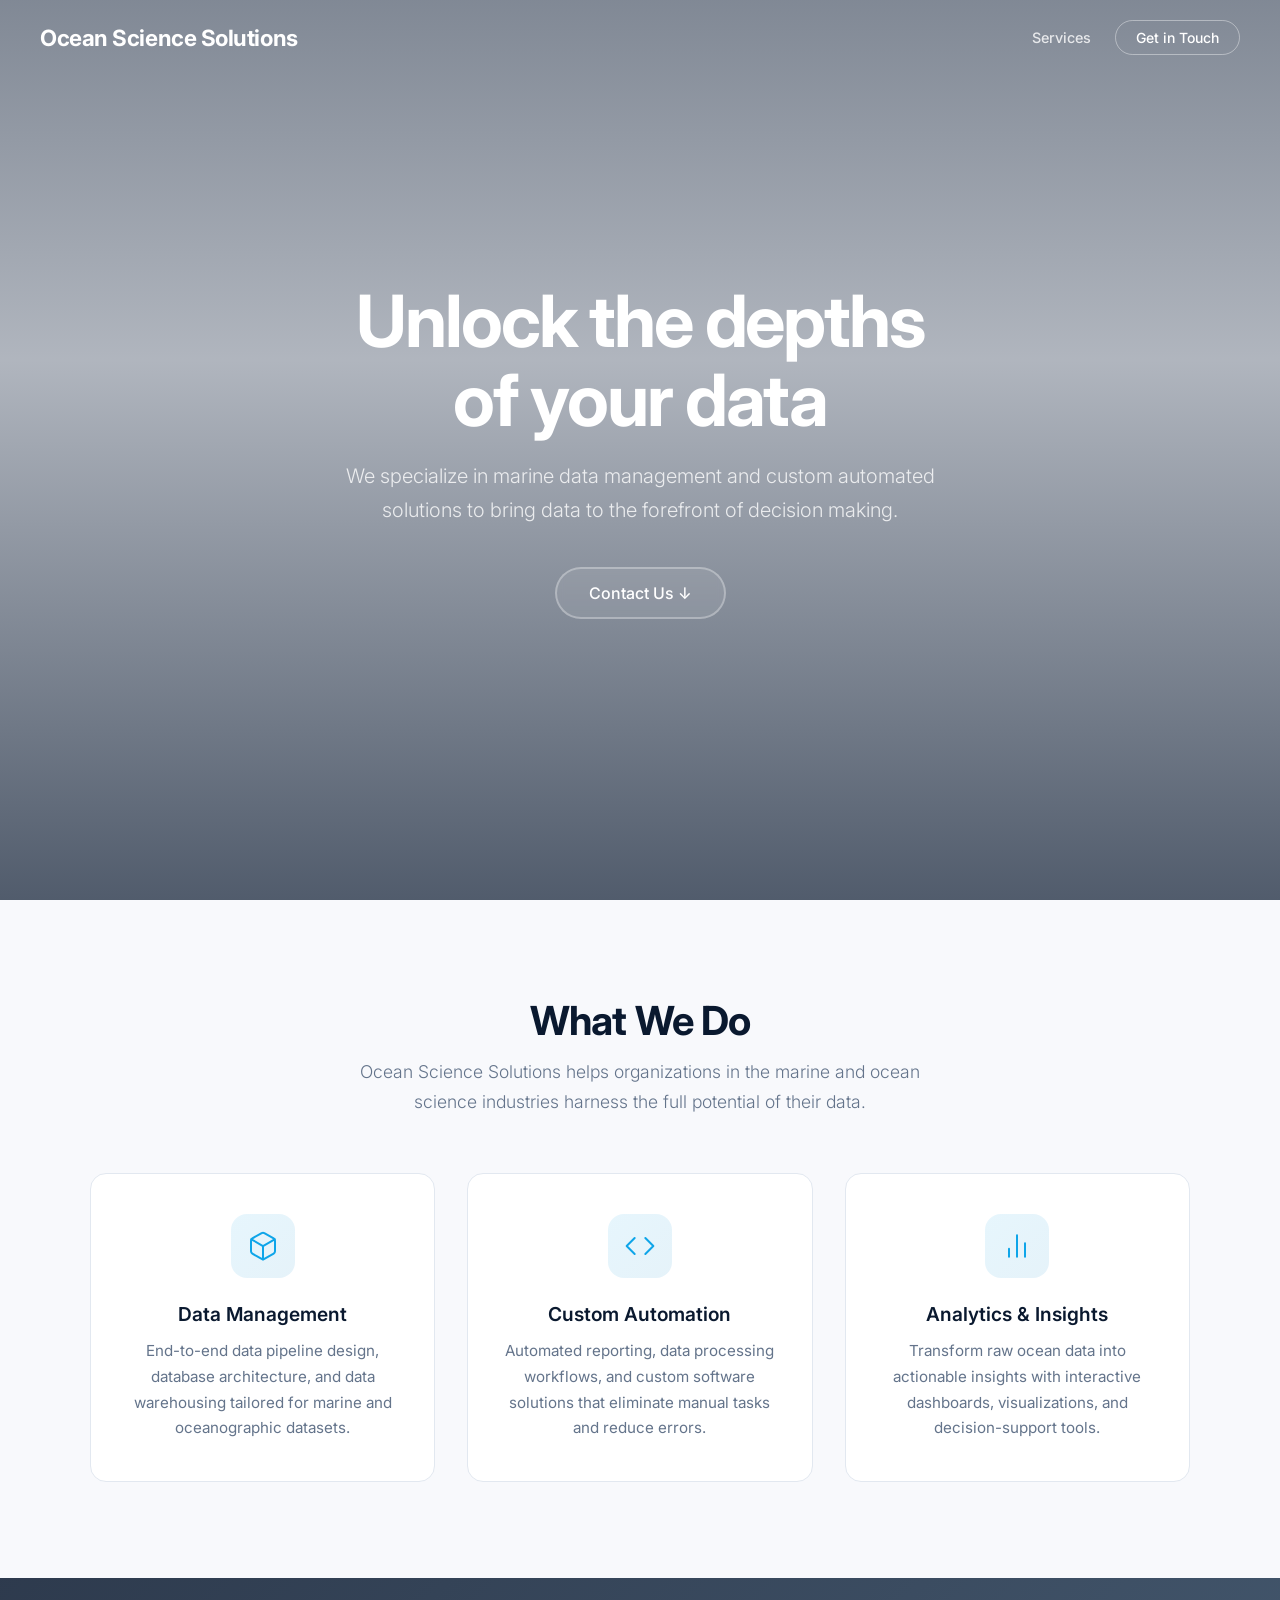
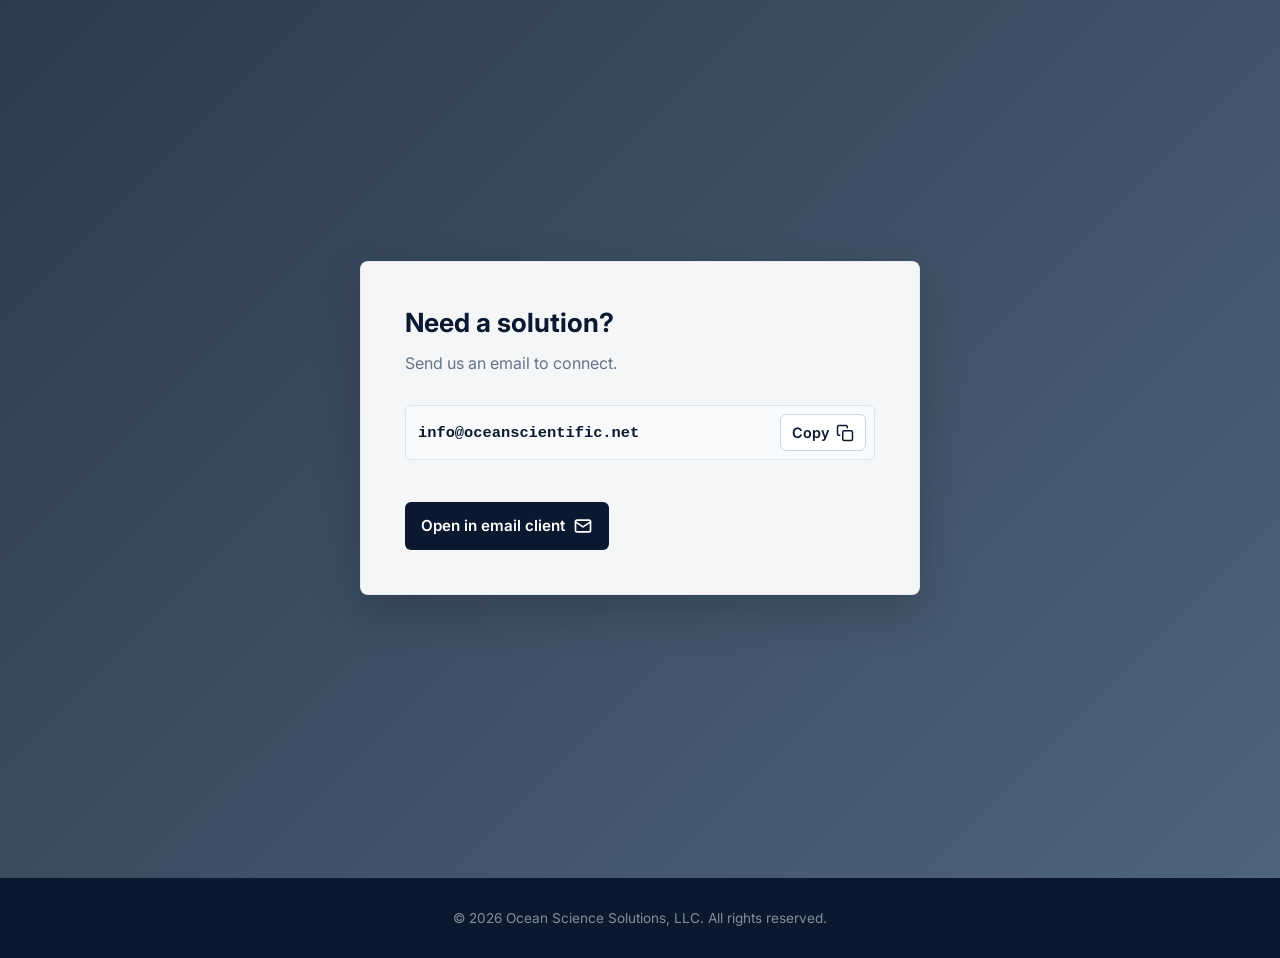
==== commit eb4d5004: "remove form chimp" ====
--- a/public/index.html
+++ b/public/index.html
@@ -107,29 +107,22 @@
         <section id="contact" class="parallax" aria-label="Contact Us">
         <div class="parallax-overlay"></div>
         <div class="email-box">
-            <h2>Let's Connect</h2>
-            <p class="form-subtitle">Need a solution? We'd love to hear from you.</p>
-            <form id="contact-form" action="https://formsubmit.co/info@oceanscientific.net" method="POST">
-                <div class="form-group">
-                    <input type="text" id="name" name="name" placeholder=" " required>
-                    <label for="name">Name</label>
+            <h2>Need a solution?</h2>
+            <p class="form-subtitle">Send us an email to connect.</p>
+            <div class="email-actions">
+                <div class="email-copy-row">
+                    <span id="contact-email" class="email-address" tabindex="0">info@oceanscientific.net</span>
+                    <button class="copy-email" type="button" data-copy-email="info@oceanscientific.net" aria-label="Copy email address">
+                        <span>Copy</span>
+                        <svg width="18" height="18" viewBox="0 0 24 24" fill="none" stroke="currentColor" stroke-width="2" stroke-linecap="round" stroke-linejoin="round" aria-hidden="true"><rect x="9" y="9" width="13" height="13" rx="2"/><path d="M5 15H4a2 2 0 0 1-2-2V4a2 2 0 0 1 2-2h9a2 2 0 0 1 2 2v1"/></svg>
+                    </button>
                 </div>
-
-                <div class="form-group">
-                    <input type="email" id="email" name="email" placeholder=" " required>
-                    <label for="email">Email</label>
-                </div>
-
-                <div class="form-group">
-                    <textarea id="message" name="message" rows="4" placeholder=" " required></textarea>
-                    <label for="message">Message</label>
-                </div>
-
-                <button type="submit">
-                    <span>Send Message</span>
-                    <svg width="20" height="20" viewBox="0 0 24 24" fill="none" stroke="currentColor" stroke-width="2" stroke-linecap="round" stroke-linejoin="round"><line x1="5" y1="12" x2="19" y2="12"/><polyline points="12 5 19 12 12 19"/></svg>
-                </button>
-            </form>
+                <p class="copy-status" id="copy-status" aria-live="polite"></p>
+                <a class="email-cta" href="mailto:info@oceanscientific.net">
+                    <span>Open in email client</span>
+                    <svg width="20" height="20" viewBox="0 0 24 24" fill="none" stroke="currentColor" stroke-width="2" stroke-linecap="round" stroke-linejoin="round" aria-hidden="true"><rect x="3" y="5" width="18" height="14" rx="2"/><polyline points="3 7 12 13 21 7"/></svg>
+                </a>
+            </div>
         </div>
     </section>
     </main>
@@ -156,15 +149,44 @@
 
         document.querySelectorAll('.fade-up').forEach(el => observer.observe(el));
 
-        // Contact form
-        window.onload = function() {
-            const form = document.getElementById("contact-form");
-            form.addEventListener("submit", function(event) {
-                event.preventDefault();
-                alert("Thank you for your message! We will respond shortly.");
-                form.submit();
+        const copyEmailButton = document.querySelector('[data-copy-email]');
+        const copyStatus = document.getElementById('copy-status');
+        const emailText = document.getElementById('contact-email');
+
+        if (copyEmailButton && copyStatus && emailText) {
+            copyEmailButton.addEventListener('click', async () => {
+                const email = copyEmailButton.dataset.copyEmail;
+
+                try {
+                    if (navigator.clipboard && window.isSecureContext) {
+                        await navigator.clipboard.writeText(email);
+                    } else {
+                        const selection = window.getSelection();
+                        const range = document.createRange();
+                        range.selectNodeContents(emailText);
+                        selection.removeAllRanges();
+                        selection.addRange(range);
+
+                        if (!document.execCommand('copy')) {
+                            throw new Error('Copy command failed');
+                        }
+
+                        selection.removeAllRanges();
+                    }
+
+                    copyStatus.textContent = 'Copied to clipboard';
+                    copyEmailButton.classList.add('copied');
+                } catch (error) {
+                    copyStatus.textContent = 'Select and copy the email address above';
+                    emailText.focus();
+                }
+
+                window.setTimeout(() => {
+                    copyStatus.textContent = '';
+                    copyEmailButton.classList.remove('copied');
+                }, 2400);
             });
-        };
+        }
 
         // Smooth scroll for anchor links
         document.querySelectorAll('a[href^="#"]').forEach(anchor => {
@@ -175,4 +197,4 @@
         });
     </script>
 </body>
-</html>+</html>
--- a/public/assets/css/style.css
+++ b/public/assets/css/style.css
@@ -284,127 +284,127 @@
     );
 }
 
-/* ========== Contact Form ========== */
+/* ========== Contact ========== */
 .email-box {
     position: relative;
     z-index: 3;
     width: 100%;
-    max-width: 480px;
-    padding: 3rem;
-    background: rgba(255, 255, 255, 0.97);
-    border-radius: 20px;
-    box-shadow: 0 25px 60px rgba(0, 0, 0, 0.2);
+    max-width: 560px;
+    padding: 2.75rem;
+    background: rgba(255, 255, 255, 0.95);
+    border: 1px solid rgba(226, 232, 240, 0.85);
+    border-radius: 8px;
+    box-shadow: 0 18px 45px rgba(0, 0, 0, 0.18);
 }
 
 .email-box h2 {
-    font-size: 1.75rem;
+    font-size: 1.65rem;
     font-weight: 700;
-    text-align: center;
-    margin-bottom: 0.5rem;
-    color: #0a192f;
-    letter-spacing: -0.02em;
+    margin-bottom: 0.75rem;
+    color: #0a192f;
 }
 
 .form-subtitle {
-    text-align: center;
     color: #64748b;
-    font-size: 0.95rem;
-    margin-bottom: 2rem;
-    line-height: 1.5;
-}
-
-.email-box form {
+    font-size: 1rem;
+    margin-bottom: 1.75rem;
+    line-height: 1.65;
+}
+
+.email-actions {
+    display: grid;
+    gap: 0.75rem;
+}
+
+.email-copy-row {
     display: flex;
-    flex-direction: column;
-    gap: 0.25rem;
-}
-
-/* Floating label form groups */
-.form-group {
-    position: relative;
-    margin-bottom: 0.75rem;
-}
-
-.form-group input,
-.form-group textarea {
+    align-items: center;
+    gap: 0.6rem;
     width: 100%;
-    padding: 1rem 1rem 0.5rem;
-    border: 1.5px solid #e2e8f0;
-    border-radius: 12px;
-    font-size: 1rem;
+    padding: 0.5rem;
+    background: #f8fafc;
+    border: 1px solid #dbe4ee;
+    border-radius: 6px;
+}
+
+.email-address {
+    flex: 1;
+    min-width: 0;
+    padding: 0 0.25rem;
+    color: #0a192f;
+    font-family: ui-monospace, SFMono-Regular, Menlo, Monaco, Consolas, monospace;
+    font-size: 0.96rem;
+    font-weight: 600;
+    overflow-wrap: anywhere;
+    user-select: all;
+}
+
+.email-address:focus {
+    outline: 2px solid rgba(14, 165, 233, 0.35);
+    outline-offset: 3px;
+}
+
+.copy-email {
+    display: inline-flex;
+    align-items: center;
+    justify-content: center;
+    gap: 0.4rem;
+    flex: 0 0 auto;
+    padding: 0.55rem 0.7rem;
+    background: white;
+    color: #0a192f;
+    border: 1px solid #cbd5e1;
+    border-radius: 6px;
+    cursor: pointer;
+    font-size: 0.9rem;
+    font-weight: 600;
     font-family: inherit;
-    background: #f8fafc;
-    color: #1a1a2e;
-    transition: border-color 0.3s ease, box-shadow 0.3s ease, background 0.3s ease;
+    transition: background 0.2s ease, border-color 0.2s ease, color 0.2s ease;
+}
+
+.copy-email:hover,
+.copy-email:focus-visible,
+.copy-email.copied {
+    background: #e0f2fe;
+    border-color: #0ea5e9;
+    color: #0369a1;
     outline: none;
 }
 
-.form-group textarea {
-    resize: vertical;
-    min-height: 120px;
-}
-
-.form-group input:focus,
-.form-group textarea:focus {
-    border-color: #0ea5e9;
-    box-shadow: 0 0 0 3px rgba(14, 165, 233, 0.1);
-    background: white;
-}
-
-.form-group label {
-    position: absolute;
-    left: 1rem;
-    top: 50%;
-    transform: translateY(-50%);
-    font-size: 1rem;
-    color: #94a3b8;
-    pointer-events: none;
-    transition: all 0.2s ease;
-}
-
-.form-group textarea ~ label {
-    top: 1rem;
-    transform: none;
-}
-
-.form-group input:focus ~ label,
-.form-group input:not(:placeholder-shown) ~ label,
-.form-group textarea:focus ~ label,
-.form-group textarea:not(:placeholder-shown) ~ label {
-    top: 0.35rem;
-    transform: none;
-    font-size: 0.75rem;
-    color: #0ea5e9;
-    font-weight: 500;
-}
-
-.email-box button {
+.copy-status {
+    min-height: 1.1rem;
+    color: #0369a1;
+    font-size: 0.85rem;
+    line-height: 1.1;
+}
+
+.email-cta {
     display: inline-flex;
     align-items: center;
     justify-content: center;
     gap: 0.5rem;
-    width: 100%;
-    padding: 0.95rem;
-    margin-top: 0.5rem;
-    background: linear-gradient(135deg, #0ea5e9, #0284c7);
-    color: white;
-    border: none;
-    border-radius: 12px;
-    cursor: pointer;
-    font-size: 1rem;
+    width: fit-content;
+    max-width: 100%;
+    padding: 0.875rem 1rem;
+    background: #0a192f;
+    color: white;
+    border-radius: 6px;
+    font-size: 0.95rem;
     font-weight: 600;
     font-family: inherit;
-    transition: all 0.3s ease;
-    box-shadow: 0 4px 15px rgba(14, 165, 233, 0.3);
-}
-
-.email-box button:hover {
-    background: linear-gradient(135deg, #0284c7, #0369a1);
-    transform: translateY(-2px);
-    box-shadow: 0 8px 25px rgba(14, 165, 233, 0.4);
-}
-
-.email-box button:active {
+    text-decoration: none;
+    transition: background 0.2s ease, transform 0.2s ease;
+    overflow-wrap: anywhere;
+}
+
+.email-cta:hover,
+.email-cta:focus-visible {
+    background: #12345a;
+    transform: translateY(-1px);
+    outline: none;
+}
+
+.email-cta:active {
     transform: translateY(0);
 }
 
@@ -476,4 +476,13 @@
     .email-box {
         padding: 1.75rem 1.25rem;
     }
-}
+
+    .email-copy-row {
+        align-items: stretch;
+        flex-direction: column;
+    }
+
+    .copy-email {
+        width: 100%;
+    }
+}
